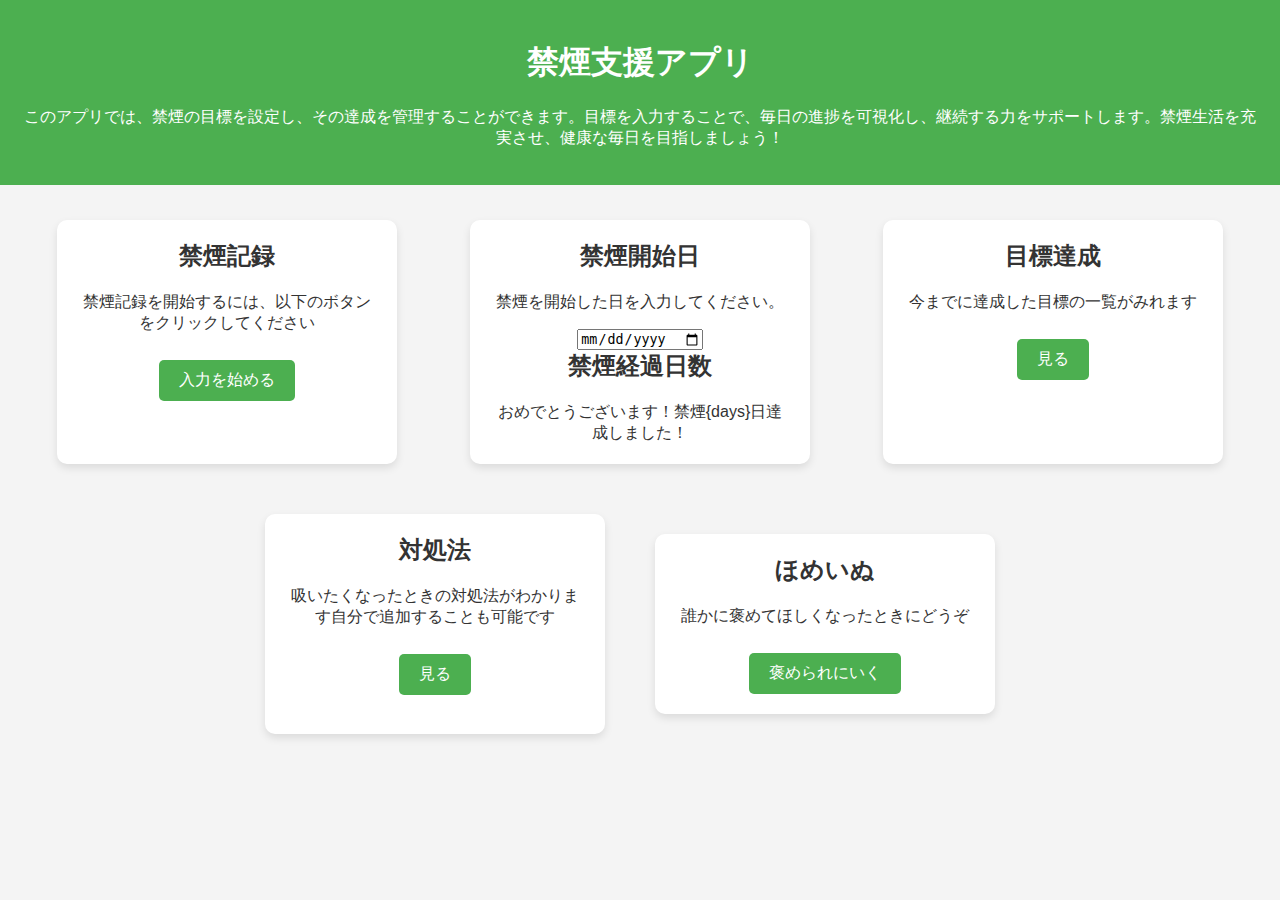
==== index.html @ 2b01fbae "Create index.html" ====
<!DOCTYPE html>
<html lang="ja">
<head>
  <meta charset="UTF-8">
  <meta name="viewport" content="width=device-width, initial-scale=1.0">
  <title>禁煙管理アプリ</title>
  <style>
    body {
      font-family: Arial, sans-serif;
      margin: 0;
      padding: 0;
      background-color: #f4f4f4;
      color: #333;
    }

    header {
      background-color: #4CAF50;
      color: white;
      text-align: center;
      padding: 20px;
    }

    .container {
      display: flex;
      flex-wrap: wrap;
      justify-content: space-around;
      padding: 20px;
    }

    .card {
      background-color: white;
      border-radius: 10px;
      box-shadow: 0 4px 8px rgba(0, 0, 0, 0.1);
      margin: 15px;
      padding: 20px;
      width: 300px;
      text-align: center;
      transition: transform 0.3s;
    }

    .card:hover {
      transform: translateY(-10px);
    }

    .card h2 {
      margin-top: 0;
    }

    .btn {
      background-color: #4CAF50;
      color: white;
      padding: 10px 20px;
      border-radius: 5px;
      text-decoration: none;
      display: inline-block;
      margin-top: 10px;
      transition: background-color 0.3s;
    }

    .btn:hover {
      background-color: #45a049;
    }

    #smoking-chart {
      width: 100%;
      height: 400px;
      margin-top: 30px;
    }

    footer {
      background-color: #333;
      color: white;
      text-align: center;
      padding: 10px;
      position: absolute;
      width: 100%;
      bottom: 0;
    }

  </style>
</head>
<body>

  <header>
    <h1>禁煙支援アプリ</h1>
    <p>このアプリでは、禁煙の目標を設定し、その達成を管理することができます。目標を入力することで、毎日の進捗を可視化し、継続する力をサポートします。禁煙生活を充実させ、健康な毎日を目指しましょう！</p>
  </header>



  <div class="container">
    <!-- 入力ボタン -->
    <div class="card">
      <h2>禁煙記録</h2>
      <p>禁煙記録を開始するには、以下のボタンをクリックしてください</p>
      <a href="calender_1.html" class="btn">入力を始める</a>
    </div>


        <!-- 禁煙日数表示カード -->
        <div class="card">
          <h2>禁煙開始日</h2>
          <p>禁煙を開始した日を入力してください。</p>
          <input type="date" id="start-date-input" class="input-date" onchange="saveStartDate()" />
          <h2>禁煙経過日数</h2>
          <div id="congratulation">おめでとうございます！禁煙{days}日達成しました！</div>
        </div>

    <!-- 目標達成カード -->
    <div class="card">
      <h2>目標達成</h2>
      <p>今までに達成した目標の一覧がみれます</p>
      <a href="achieved-goals.html" class="btn">見る</a>
    </div>

         <!-- 対処法-->
    <div class="container">
        <div class="card">
          <h2>対処法</h2>
          <p>吸いたくなったときの対処法がわかります自分で追加することも可能です</p>
          <a href="taisyohou.html" class="btn">見る</a>
        </div>

     <!-- ほめ-->
    <div class="container">
        <div class="card">
          <h2>ほめいぬ</h2>
          <p>誰かに褒めてほしくなったときにどうぞ</p>
          <a href="homekinou.html" class="btn">褒められにいく</a>
        </div>
  </div>
  <script>
    // 禁煙開始日をローカルストレージに保存
    function saveStartDate() {
      const startDateInput = document.getElementById('start-date-input').value;
      if (startDateInput) {
        localStorage.setItem('startDate', startDateInput);
        calculateDays();  // 入力後に日数を再計算
      }
    }

    // 禁煙日数を計算して表示
    function calculateDays() {
      const today = new Date();
      const startDateInput = localStorage.getItem('startDate');
      const congratulationMessage = document.getElementById('congratulation');

      if (startDateInput) {
        const startDate = new Date(startDateInput);
        const diffTime = today - startDate;  // ミリ秒単位で差分
        const diffDays = Math.floor(diffTime / (1000 * 60 * 60 * 24));  // 日数に変換

        // 結果を表示
        if (diffDays >= 2   ) {  // 30日を達成した場合
          congratulationMessage.style.display = "block";
          congratulationMessage.textContent = `おめでとうございます！禁煙${diffDays}日達成しました！`;
        } else {
          congratulationMessage.style.display = "none";
        }
      }
    }

    // ページが読み込まれた時に禁煙日数を計算
    window.onload = function() {
      calculateDays();
    };
  </script>
</body>
</html>
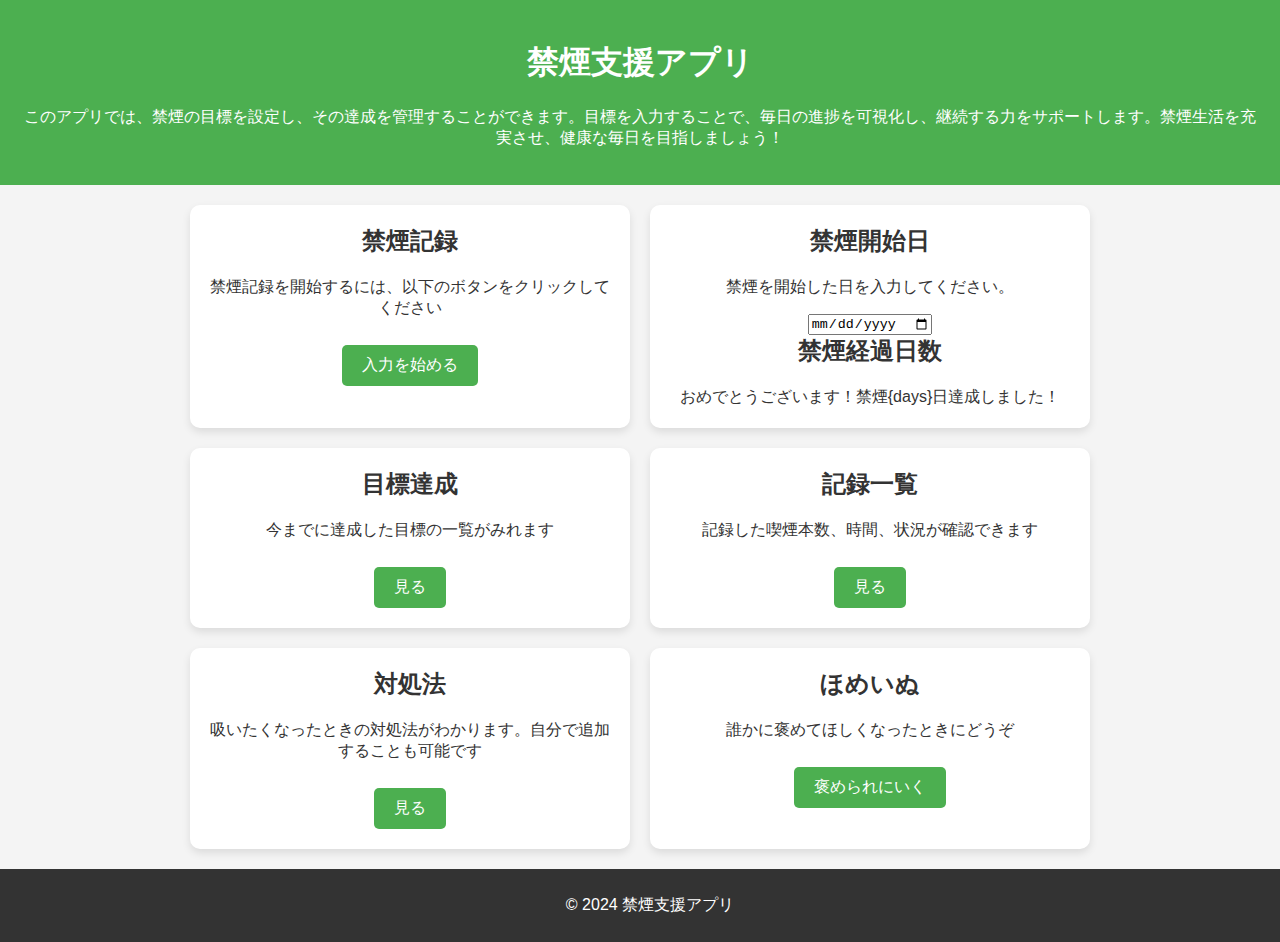
==== commit beb7e278: "Update index.html" ====
--- a/index.html
+++ b/index.html
@@ -21,19 +21,18 @@
     }
 
     .container {
-      display: flex;
-      flex-wrap: wrap;
-      justify-content: space-around;
-      padding: 20px;
+      display: grid;
+      grid-template-columns: repeat(2, 1fr); /* 横2列のレイアウト */
+      gap: 20px; /* カード間の間隔 */
+      max-width: 900px; /* 最大幅を指定 */
+      margin: 20px auto; /* 中央揃え */
     }
 
     .card {
       background-color: white;
       border-radius: 10px;
       box-shadow: 0 4px 8px rgba(0, 0, 0, 0.1);
-      margin: 15px;
       padding: 20px;
-      width: 300px;
       text-align: center;
       transition: transform 0.3s;
     }
@@ -61,109 +60,116 @@
       background-color: #45a049;
     }
 
-    #smoking-chart {
-      width: 100%;
-      height: 400px;
-      margin-top: 30px;
-    }
-
     footer {
       background-color: #333;
       color: white;
       text-align: center;
       padding: 10px;
-      position: absolute;
+      position: relative;
       width: 100%;
-      bottom: 0;
     }
+
 
   </style>
 </head>
 <body>
 
-  <header>
-    <h1>禁煙支援アプリ</h1>
-    <p>このアプリでは、禁煙の目標を設定し、その達成を管理することができます。目標を入力することで、毎日の進捗を可視化し、継続する力をサポートします。禁煙生活を充実させ、健康な毎日を目指しましょう！</p>
-  </header>
+<header>
+  <h1>禁煙支援アプリ</h1>
+  <p>このアプリでは、禁煙の目標を設定し、その達成を管理することができます。目標を入力することで、毎日の進捗を可視化し、継続する力をサポートします。禁煙生活を充実させ、健康な毎日を目指しましょう！</p>
+</header>
 
+<div class="container">
+  <div class="card">
+    <h2>禁煙記録</h2>
+    <p>禁煙記録を開始するには、以下のボタンをクリックしてください</p>
+    <a href="calender_1.html" class="btn">入力を始める</a>
+  </div>
 
+  <div class="card">
+    <h2>禁煙開始日</h2>
+    <p>禁煙を開始した日を入力してください。</p>
+    <input type="date" id="start-date-input" class="input-date" onchange="saveStartDate()" />
+    <h2>禁煙経過日数</h2>
+    <div id="congratulation">おめでとうございます！禁煙{days}日達成しました！</div>
+  </div>
 
-  <div class="container">
-    <!-- 入力ボタン -->
-    <div class="card">
-      <h2>禁煙記録</h2>
-      <p>禁煙記録を開始するには、以下のボタンをクリックしてください</p>
-      <a href="calender_1.html" class="btn">入力を始める</a>
-    </div>
+  <div class="card">
+    <h2>目標達成</h2>
+    <p>今までに達成した目標の一覧がみれます</p>
+    <a href="achieved-goals.html" class="btn">見る</a>
+  </div>
 
+  <div class="card">
+    <h2>記録一覧</h2>
+    <p>記録した喫煙本数、時間、状況が確認できます</p>
+    <a href="list.html" class="btn">見る</a>
+  </div>
 
-        <!-- 禁煙日数表示カード -->
-        <div class="card">
-          <h2>禁煙開始日</h2>
-          <p>禁煙を開始した日を入力してください。</p>
-          <input type="date" id="start-date-input" class="input-date" onchange="saveStartDate()" />
-          <h2>禁煙経過日数</h2>
-          <div id="congratulation">おめでとうございます！禁煙{days}日達成しました！</div>
-        </div>
+  <div class="card">
+    <h2>対処法</h2>
+    <p>吸いたくなったときの対処法がわかります。自分で追加することも可能です</p>
+    <a href="taisyohou.html" class="btn">見る</a>
+  </div>
 
-    <!-- 目標達成カード -->
-    <div class="card">
-      <h2>目標達成</h2>
-      <p>今までに達成した目標の一覧がみれます</p>
-      <a href="achieved-goals.html" class="btn">見る</a>
-    </div>
+  <div class="card">
+    <h2>ほめいぬ</h2>
+    <p>誰かに褒めてほしくなったときにどうぞ</p>
+    <a href="homekinou.html" class="btn">褒められにいく</a>
+  </div>
+</div>
 
-         <!-- 対処法-->
-    <div class="container">
-        <div class="card">
-          <h2>対処法</h2>
-          <p>吸いたくなったときの対処法がわかります自分で追加することも可能です</p>
-          <a href="taisyohou.html" class="btn">見る</a>
-        </div>
+<script>
+  function saveStartDate() {
+    const startDateInput = document.getElementById('start-date-input').value;
+    if (startDateInput) {
+      localStorage.setItem('startDate', startDateInput);
+      calculateDays();
+    }
+  }
 
-     <!-- ほめ-->
-    <div class="container">
-        <div class="card">
-          <h2>ほめいぬ</h2>
-          <p>誰かに褒めてほしくなったときにどうぞ</p>
-          <a href="homekinou.html" class="btn">褒められにいく</a>
-        </div>
-  </div>
-  <script>
-    // 禁煙開始日をローカルストレージに保存
-    function saveStartDate() {
-      const startDateInput = document.getElementById('start-date-input').value;
-      if (startDateInput) {
-        localStorage.setItem('startDate', startDateInput);
-        calculateDays();  // 入力後に日数を再計算
+  function calculateDays() {
+    const today = new Date();
+    const startDateInput = localStorage.getItem('startDate');
+    const congratulationMessage = document.getElementById('congratulation');
+
+    if (startDateInput) {
+      const startDate = new Date(startDateInput);
+      const diffTime = today - startDate;
+      const diffDays = Math.floor(diffTime / (1000 * 60 * 60 * 24));
+
+      if (diffDays >= 2) {
+        congratulationMessage.style.display = "block";
+        congratulationMessage.textContent = `おめでとうございます！禁煙${diffDays}日達成しました！`;
+      } else {
+        congratulationMessage.style.display = "none";
       }
     }
+  }
 
-    // 禁煙日数を計算して表示
-    function calculateDays() {
-      const today = new Date();
-      const startDateInput = localStorage.getItem('startDate');
-      const congratulationMessage = document.getElementById('congratulation');
+  window.onload = function () {
+    if (isLocalStorageAvailable()) {
+      calculateDays();
+    } else {
+      alert("ローカルストレージが使用できません。ブラウザの設定を確認してください。");
+    }
+  };
 
-      if (startDateInput) {
-        const startDate = new Date(startDateInput);
-        const diffTime = today - startDate;  // ミリ秒単位で差分
-        const diffDays = Math.floor(diffTime / (1000 * 60 * 60 * 24));  // 日数に変換
+  function isLocalStorageAvailable() {
+    try {
+      const testKey = 'test';
+      localStorage.setItem(testKey, 'testValue');
+      localStorage.removeItem(testKey);
+      return true;
+    } catch (e) {
+      return false;
+    }
+  }
+</script>
 
-        // 結果を表示
-        if (diffDays >= 2   ) {  // 30日を達成した場合
-          congratulationMessage.style.display = "block";
-          congratulationMessage.textContent = `おめでとうございます！禁煙${diffDays}日達成しました！`;
-        } else {
-          congratulationMessage.style.display = "none";
-        }
-      }
-    }
+<footer>
+  <p>© 2024 禁煙支援アプリ</p>
+</footer>
 
-    // ページが読み込まれた時に禁煙日数を計算
-    window.onload = function() {
-      calculateDays();
-    };
-  </script>
 </body>
 </html>
